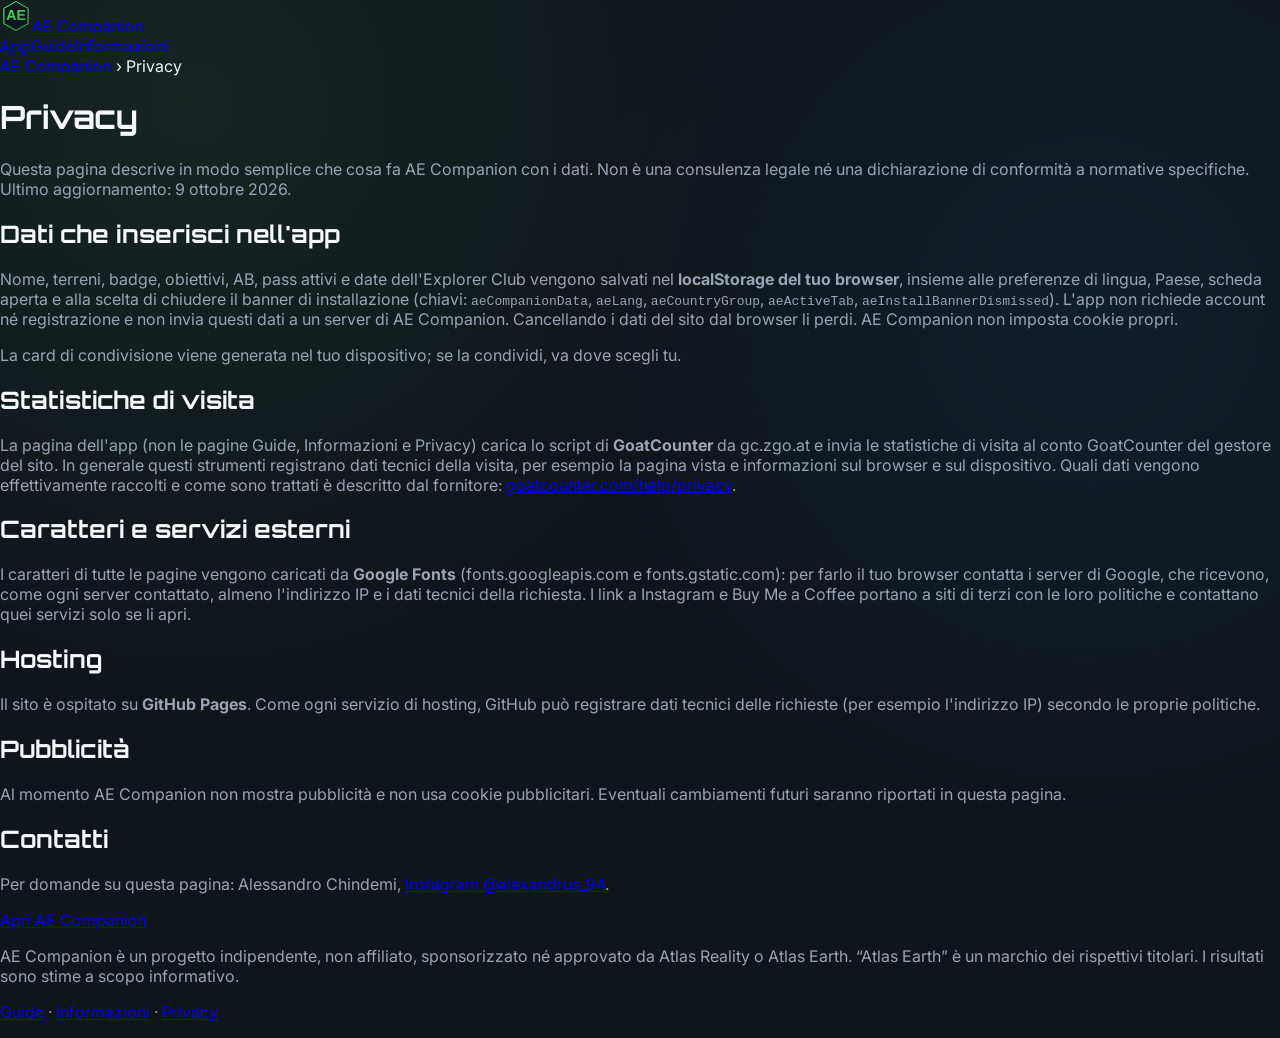
==== privacy/index.html @ d1c4acc4 "Add files via upload" ====
<!DOCTYPE html>
<html lang="it">
<head>
<meta charset="UTF-8">
<meta name="viewport" content="width=device-width, initial-scale=1.0">
<title>Privacy – AE Companion</title>
<meta name="description" content="Quali dati usa AE Companion: dati salvati sul dispositivo, statistiche di visita GoatCounter, caratteri da Google Fonts, hosting GitHub Pages.">
<meta name="robots" content="index, follow, max-image-preview:large">
<link rel="canonical" href="https://alex4ndrus94.github.io/-ae-companion/privacy/">
<link rel="icon" href="../assets/logo.svg" type="image/svg+xml">
<link rel="apple-touch-icon" href="../assets/icons/pwa/apple-touch-icon.png">
<meta name="theme-color" content="#10141B">
<meta property="og:type" content="article">
<meta property="og:site_name" content="AE Companion">
<meta property="og:title" content="Privacy – AE Companion">
<meta property="og:description" content="Quali dati usa AE Companion: dati salvati sul dispositivo, statistiche di visita GoatCounter, caratteri da Google Fonts, hosting GitHub Pages.">
<meta property="og:url" content="https://alex4ndrus94.github.io/-ae-companion/privacy/">
<meta property="og:image" content="https://alex4ndrus94.github.io/-ae-companion/assets/og-image.png">
<meta property="og:locale" content="it_IT">
<meta name="twitter:card" content="summary_large_image">
<link rel="preconnect" href="https://fonts.googleapis.com">
<link rel="preconnect" href="https://fonts.gstatic.com" crossorigin>
<link href="https://fonts.googleapis.com/css2?family=Orbitron:wght@600;700&family=Inter:wght@400;600;700&display=swap" rel="stylesheet">
<link rel="stylesheet" href="../css/design-system.css">
<link rel="stylesheet" href="../css/pages.css">
<script type="application/ld+json">
{
  "@context": "https://schema.org",
  "@type": "BreadcrumbList",
  "itemListElement": [
    {
      "@type": "ListItem",
      "position": 1,
      "name": "AE Companion",
      "item": "https://alex4ndrus94.github.io/-ae-companion/"
    },
    {
      "@type": "ListItem",
      "position": 2,
      "name": "Privacy",
      "item": "https://alex4ndrus94.github.io/-ae-companion/privacy/"
    }
  ]
}
</script>
</head>
<body class="doc-page">
<header class="doc-header">
  <a class="doc-brand" href="../"><img src="../assets/logo.svg" alt="" width="32" height="32"><span>AE Companion</span></a>
  <nav class="doc-nav" aria-label="Principale">
    <a href="../">App</a><a href="../guides/">Guide</a><a href="../about/">Informazioni</a>
  </nav>
</header>
<main class="doc-main">
<nav class="breadcrumb" aria-label="Breadcrumb"><a href="../">AE Companion</a> › <span aria-current="page">Privacy</span></nav>
<h1>Privacy</h1>

<p>Questa pagina descrive in modo semplice che cosa fa AE Companion con i dati. Non è una consulenza legale né una dichiarazione di conformità a normative specifiche. Ultimo aggiornamento: 9 ottobre 2026.</p>
<h2>Dati che inserisci nell'app</h2>
<p>Nome, terreni, badge, obiettivi, AB, pass attivi e date dell'Explorer Club vengono salvati nel <strong>localStorage del tuo browser</strong>, insieme alle preferenze di lingua, Paese, scheda aperta e alla scelta di chiudere il banner di installazione (chiavi: <code>aeCompanionData</code>, <code>aeLang</code>, <code>aeCountryGroup</code>, <code>aeActiveTab</code>, <code>aeInstallBannerDismissed</code>). L'app non richiede account né registrazione e non invia questi dati a un server di AE Companion. Cancellando i dati del sito dal browser li perdi. AE Companion non imposta cookie propri.</p>
<p>La card di condivisione viene generata nel tuo dispositivo; se la condividi, va dove scegli tu.</p>
<h2>Statistiche di visita</h2>
<p>La pagina dell'app (non le pagine Guide, Informazioni e Privacy) carica lo script di <strong>GoatCounter</strong> da gc.zgo.at e invia le statistiche di visita al conto GoatCounter del gestore del sito. In generale questi strumenti registrano dati tecnici della visita, per esempio la pagina vista e informazioni sul browser e sul dispositivo. Quali dati vengono effettivamente raccolti e come sono trattati è descritto dal fornitore: <a href="https://www.goatcounter.com/help/privacy" rel="noopener" target="_blank">goatcounter.com/help/privacy</a>.</p>
<h2>Caratteri e servizi esterni</h2>
<p>I caratteri di tutte le pagine vengono caricati da <strong>Google Fonts</strong> (fonts.googleapis.com e fonts.gstatic.com): per farlo il tuo browser contatta i server di Google, che ricevono, come ogni server contattato, almeno l'indirizzo IP e i dati tecnici della richiesta. I link a Instagram e Buy Me a Coffee portano a siti di terzi con le loro politiche e contattano quei servizi solo se li apri.</p>
<h2>Hosting</h2>
<p>Il sito è ospitato su <strong>GitHub Pages</strong>. Come ogni servizio di hosting, GitHub può registrare dati tecnici delle richieste (per esempio l'indirizzo IP) secondo le proprie politiche.</p>
<h2>Pubblicità</h2>
<p>Al momento AE Companion non mostra pubblicità e non usa cookie pubblicitari. Eventuali cambiamenti futuri saranno riportati in questa pagina.</p>
<h2>Contatti</h2>
<p>Per domande su questa pagina: Alessandro Chindemi, <a href="https://www.instagram.com/alexandrus_94/" rel="noopener" target="_blank">Instagram @alexandrus_94</a>.</p>
<p class="cta"><a class="btn-link" href="../">Apri AE Companion</a></p>
</main>
<footer class="doc-footer">
<p>AE Companion è un progetto indipendente, non affiliato, sponsorizzato né approvato da Atlas Reality o Atlas Earth. “Atlas Earth” è un marchio dei rispettivi titolari. I risultati sono stime a scopo informativo.</p>
<p><a href="../guides/">Guide</a> · <a href="../about/">Informazioni</a> · <a href="../privacy/">Privacy</a></p>
</footer>
</body>
</html>
---- css/design-system.css ----
/* ======================================
   AE Companion — Design System
   Basato sul kit grafico ufficiale
====================================== */

:root{

    --bg:#10141B;
    --card:#1A202A;
    --card-2:#262D38;
    --border:#313846;

    --text:#F5F7FA;
    --text-2:#9AA4B2;

    --green:#45C256;
    --green-glow:#58E06D;
    --blue-rare:#3A86FF;
    --purple-epic:#9B5CFF;
    --gold-legend:#FFB322;
    --cyan-info:#00D4FF;

    /* Palette rarità — unica fonte di verità: la usano le card della
       dashboard, i campi del pannello Modifica dati e la card di
       condivisione (sharecard.js legge questi valori) */
    --rarity-border-w:3px;

    --rarity-common:#9AA4B2;
    --rarity-common-fill:#262D38;
    --rarity-common-glow:transparent;

    --rarity-rare:#3A86FF;
    --rarity-rare-fill:rgba(58,134,255,.14);
    --rarity-rare-glow:rgba(58,134,255,.2);

    --rarity-epic:#9B5CFF;
    --rarity-epic-fill:rgba(155,92,255,.14);
    --rarity-epic-glow:rgba(155,92,255,.2);

    --rarity-legendary:#FFB322;
    --rarity-legendary-fill:rgba(255,179,34,.14);
    --rarity-legendary-glow:rgba(255,179,34,.2);

    --radius:18px;
    --radius-sm:12px;

    --font-title:"Orbitron", -apple-system, sans-serif;
    --font-body:"Inter", -apple-system, sans-serif;

}

/* ==============================
   BACKGROUND — pattern esagonale
============================== */

body{

    margin:0;
    background-color:var(--bg);
    background-image:
        radial-gradient(circle at 15% 10%, rgba(69,194,86,.10), transparent 40%),
        radial-gradient(circle at 85% 30%, rgba(0,212,255,.06), transparent 40%);
    color:var(--text);
    font-family:var(--font-body);

}

.hex-bg{

    position:fixed;
    inset:0;
    z-index:-1;
    opacity:.5;
    background-image:
        url("data:image/svg+xml;utf8,<svg xmlns='http://www.w3.org/2000/svg' width='60' height='104' viewBox='0 0 60 104'><polygon points='30,0 60,17 60,52 30,69 0,52 0,17' fill='none' stroke='rgba(88,224,109,0.07)' stroke-width='1'/><polygon points='30,35 60,52 60,87 30,104 0,87 0,52' fill='none' stroke='rgba(88,224,109,0.07)' stroke-width='1'/></svg>");
    background-size:60px 104px;

}

/* ==============================
   HEADINGS
============================== */

h1,h2,h3{
    font-family:var(--font-title);
    color:var(--text);
}

p{ color:var(--text-2); }

/* ==============================
   HERO
============================== */

.hero{
    text-align:center;
    padding:44px 20px 32px;
    position:relative;
}

.lang-switch{
    position:absolute;
    top:16px;
    right:16px;
    display:flex;
    gap:6px;
}

.lang-btn{
    background:var(--card);
    border:1px solid var(--border);
    color:var(--text-2);
    font-family:var(--font-title);
    font-size:.7rem;
    font-weight:700;
    padding:6px 10px;
    border-radius:8px;
}

.lang-btn.active{
    color:var(--bg);
    background:var(--green-glow);
    border-color:var(--green-glow);
}

.hero-logo{
    width:84px;
    margin-bottom:16px;
    filter:drop-shadow(0 0 18px rgba(88,224,109,.35));
}

.hero h1{
    font-size:30px;
    margin:0;
    font-weight:700;
    letter-spacing:1px;
    background:linear-gradient(90deg,var(--green-glow),var(--cyan-info));
    -webkit-background-clip:text;
    background-clip:text;
    color:transparent;
}

.subtitle{
    margin-top:8px;
    color:var(--text-2);
    letter-spacing:3px;
    text-transform:uppercase;
    font-size:12px;
    font-family:var(--font-title);
}

/* ==============================
   CARD
============================== */

.card{
    background:var(--card);
    border:1px solid var(--border);
    border-radius:var(--radius);
    padding:22px;
    margin-bottom:18px;
    box-shadow:0 8px 26px rgba(0,0,0,.35);
    transition:.25s;
}

.card:hover{
    border-color:var(--green);
    box-shadow:0 0 20px rgba(69,194,86,.15);
}
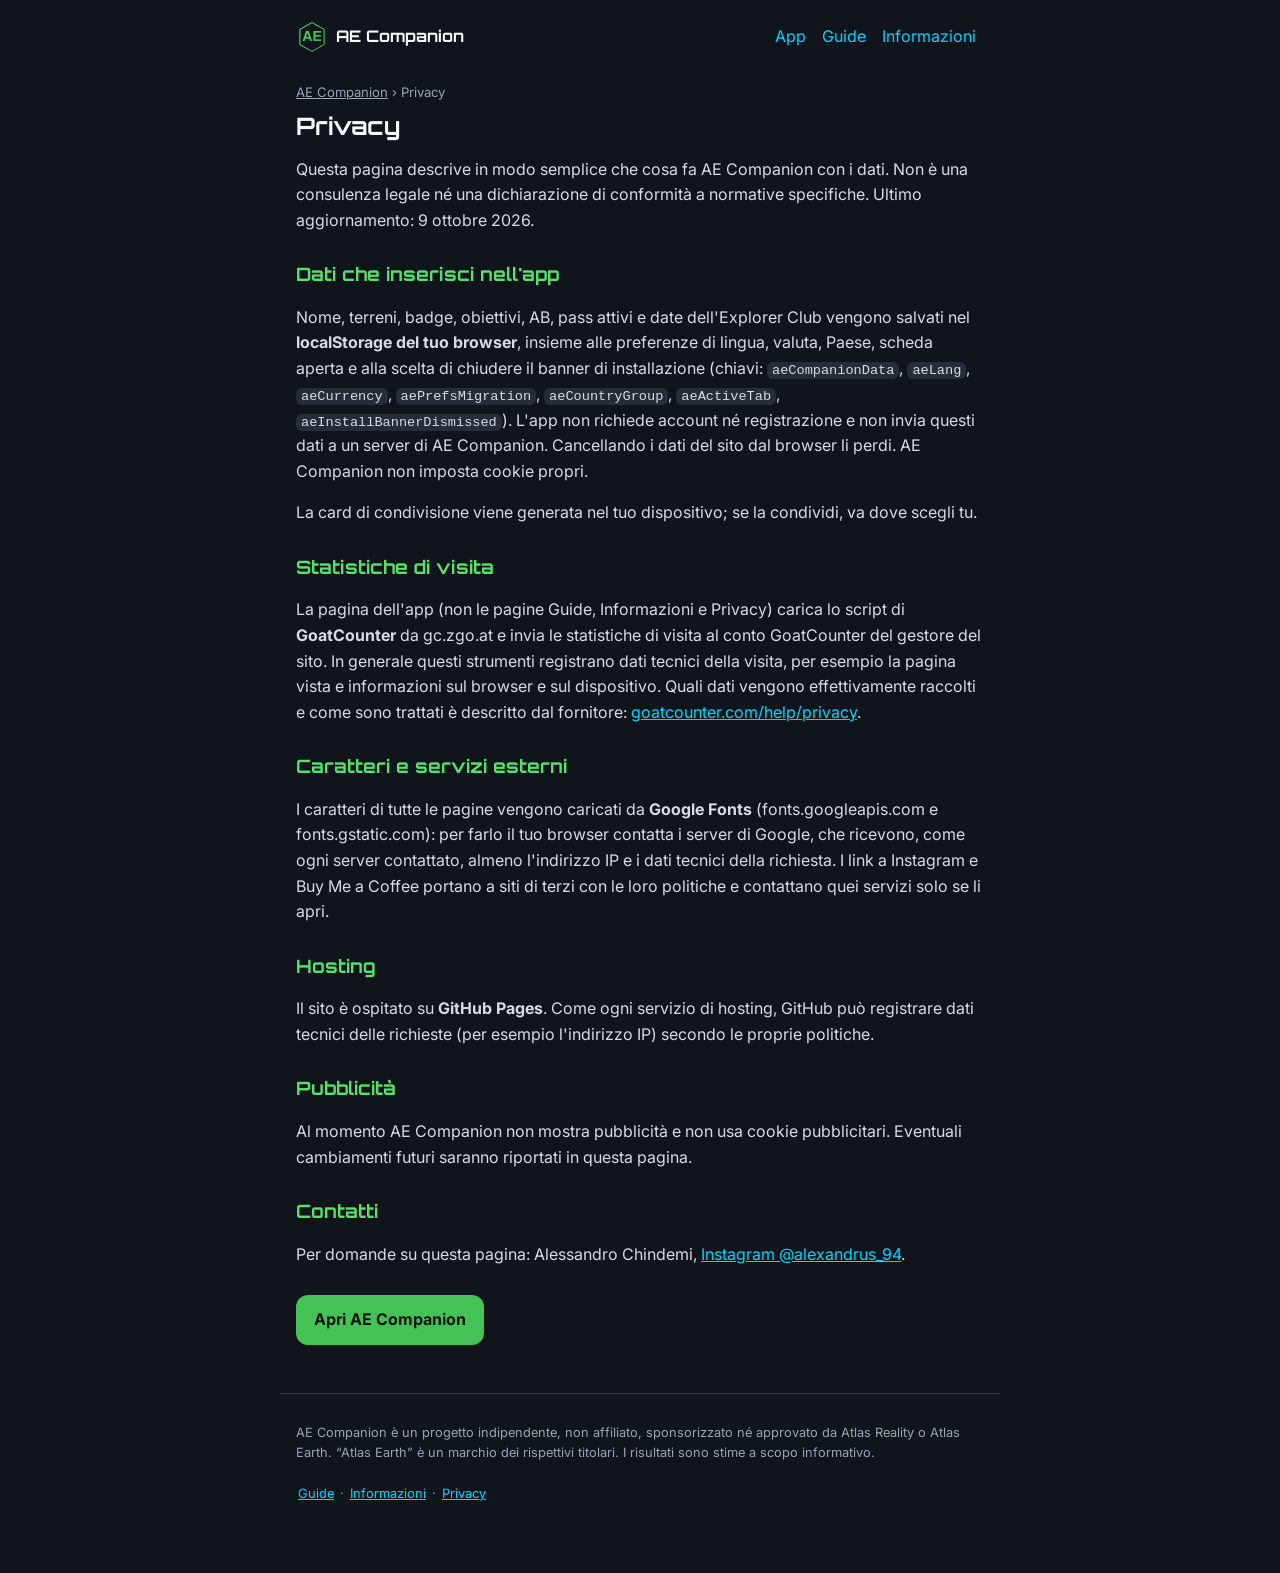
==== commit 1031a4b2: "Add files via upload" ====
--- a/privacy/index.html
+++ b/privacy/index.html
@@ -57,7 +57,7 @@
 
 <p>Questa pagina descrive in modo semplice che cosa fa AE Companion con i dati. Non è una consulenza legale né una dichiarazione di conformità a normative specifiche. Ultimo aggiornamento: 9 ottobre 2026.</p>
 <h2>Dati che inserisci nell'app</h2>
-<p>Nome, terreni, badge, obiettivi, AB, pass attivi e date dell'Explorer Club vengono salvati nel <strong>localStorage del tuo browser</strong>, insieme alle preferenze di lingua, Paese, scheda aperta e alla scelta di chiudere il banner di installazione (chiavi: <code>aeCompanionData</code>, <code>aeLang</code>, <code>aeCountryGroup</code>, <code>aeActiveTab</code>, <code>aeInstallBannerDismissed</code>). L'app non richiede account né registrazione e non invia questi dati a un server di AE Companion. Cancellando i dati del sito dal browser li perdi. AE Companion non imposta cookie propri.</p>
+<p>Nome, terreni, badge, obiettivi, AB, pass attivi e date dell'Explorer Club vengono salvati nel <strong>localStorage del tuo browser</strong>, insieme alle preferenze di lingua, valuta, Paese, scheda aperta e alla scelta di chiudere il banner di installazione (chiavi: <code>aeCompanionData</code>, <code>aeLang</code>, <code>aeCurrency</code>, <code>aePrefsMigration</code>, <code>aeCountryGroup</code>, <code>aeActiveTab</code>, <code>aeInstallBannerDismissed</code>). L'app non richiede account né registrazione e non invia questi dati a un server di AE Companion. Cancellando i dati del sito dal browser li perdi. AE Companion non imposta cookie propri.</p>
 <p>La card di condivisione viene generata nel tuo dispositivo; se la condividi, va dove scegli tu.</p>
 <h2>Statistiche di visita</h2>
 <p>La pagina dell'app (non le pagine Guide, Informazioni e Privacy) carica lo script di <strong>GoatCounter</strong> da gc.zgo.at e invia le statistiche di visita al conto GoatCounter del gestore del sito. In generale questi strumenti registrano dati tecnici della visita, per esempio la pagina vista e informazioni sul browser e sul dispositivo. Quali dati vengono effettivamente raccolti e come sono trattati è descritto dal fornitore: <a href="https://www.goatcounter.com/help/privacy" rel="noopener" target="_blank">goatcounter.com/help/privacy</a>.</p>
--- a/css/pages.css
+++ b/css/pages.css
@@ -0,0 +1,34 @@
+/* AE Companion - stile delle pagine informative (usa le variabili di design-system.css) */
+*{box-sizing:border-box}
+html{-webkit-text-size-adjust:100%}
+body.doc-page{margin:0;background:var(--bg);color:var(--text);font-family:Inter,system-ui,-apple-system,"Segoe UI",Roboto,sans-serif;line-height:1.6;font-size:16px}
+.doc-header{display:flex;justify-content:space-between;align-items:center;gap:8px;max-width:720px;margin:0 auto;padding:12px 16px;flex-wrap:wrap}
+.doc-brand{display:flex;align-items:center;gap:8px;color:var(--text);text-decoration:none;font-family:Orbitron,Inter,sans-serif;font-weight:700}
+.doc-nav a{color:var(--cyan-info);text-decoration:none;padding:12px 8px;display:inline-block;min-height:44px}
+.doc-main{max-width:720px;margin:0 auto;padding:8px 16px 32px}
+.doc-main h1{font-family:Orbitron,Inter,sans-serif;font-size:1.5rem;line-height:1.25;margin:8px 0 16px}
+.doc-main h2{font-size:1.15rem;margin:26px 0 8px;color:var(--green-glow)}
+.doc-main h3{font-size:1rem;margin:18px 0 6px}
+.doc-main p,.doc-main li{color:#D7DCE3}
+.doc-main a{color:var(--cyan-info)}
+.doc-main :focus-visible,.doc-header :focus-visible,.doc-footer :focus-visible{outline:2px solid var(--green-glow);outline-offset:2px}
+.breadcrumb{font-size:.82rem;color:var(--text-2)}
+.breadcrumb a{color:var(--text-2)}
+.note{background:var(--card);border:1px solid var(--border);border-radius:12px;padding:12px 14px;font-size:.88rem}
+.formula{background:var(--card-2);border-radius:10px;padding:10px 12px;font-size:.92rem;overflow-x:auto}
+.table-wrap{overflow-x:auto;margin:10px 0}
+table{border-collapse:collapse;width:100%;font-size:.9rem}
+th,td{border-bottom:1px solid var(--border);padding:8px 10px;text-align:left}
+th{color:var(--text-2);font-weight:600}
+details{background:var(--card);border:1px solid var(--border);border-radius:12px;margin:8px 0;padding:4px 12px}
+summary{cursor:pointer;padding:10px 0;min-height:44px}
+.guide-list{list-style:none;padding:0}
+.guide-list li{background:var(--card);border:1px solid var(--border);border-radius:12px;padding:12px 14px;margin:10px 0}
+.guide-list a{font-weight:600;display:block}
+.guide-list span{display:block;color:var(--text-2);font-size:.88rem}
+.cta{margin-top:28px}
+.btn-link{display:inline-block;background:var(--green);color:#08130b;text-decoration:none!important;font-weight:700;border-radius:12px;padding:12px 18px;min-height:44px}
+.doc-main .btn-link{color:#08130b}
+.doc-footer{max-width:720px;margin:0 auto;padding:16px 16px 48px;font-size:.8rem;color:var(--text-2);border-top:1px solid var(--border)}
+.doc-footer a{color:var(--cyan-info);display:inline-block;padding:8px 2px}
+code{background:var(--card-2);padding:1px 5px;border-radius:6px;font-size:.85em}
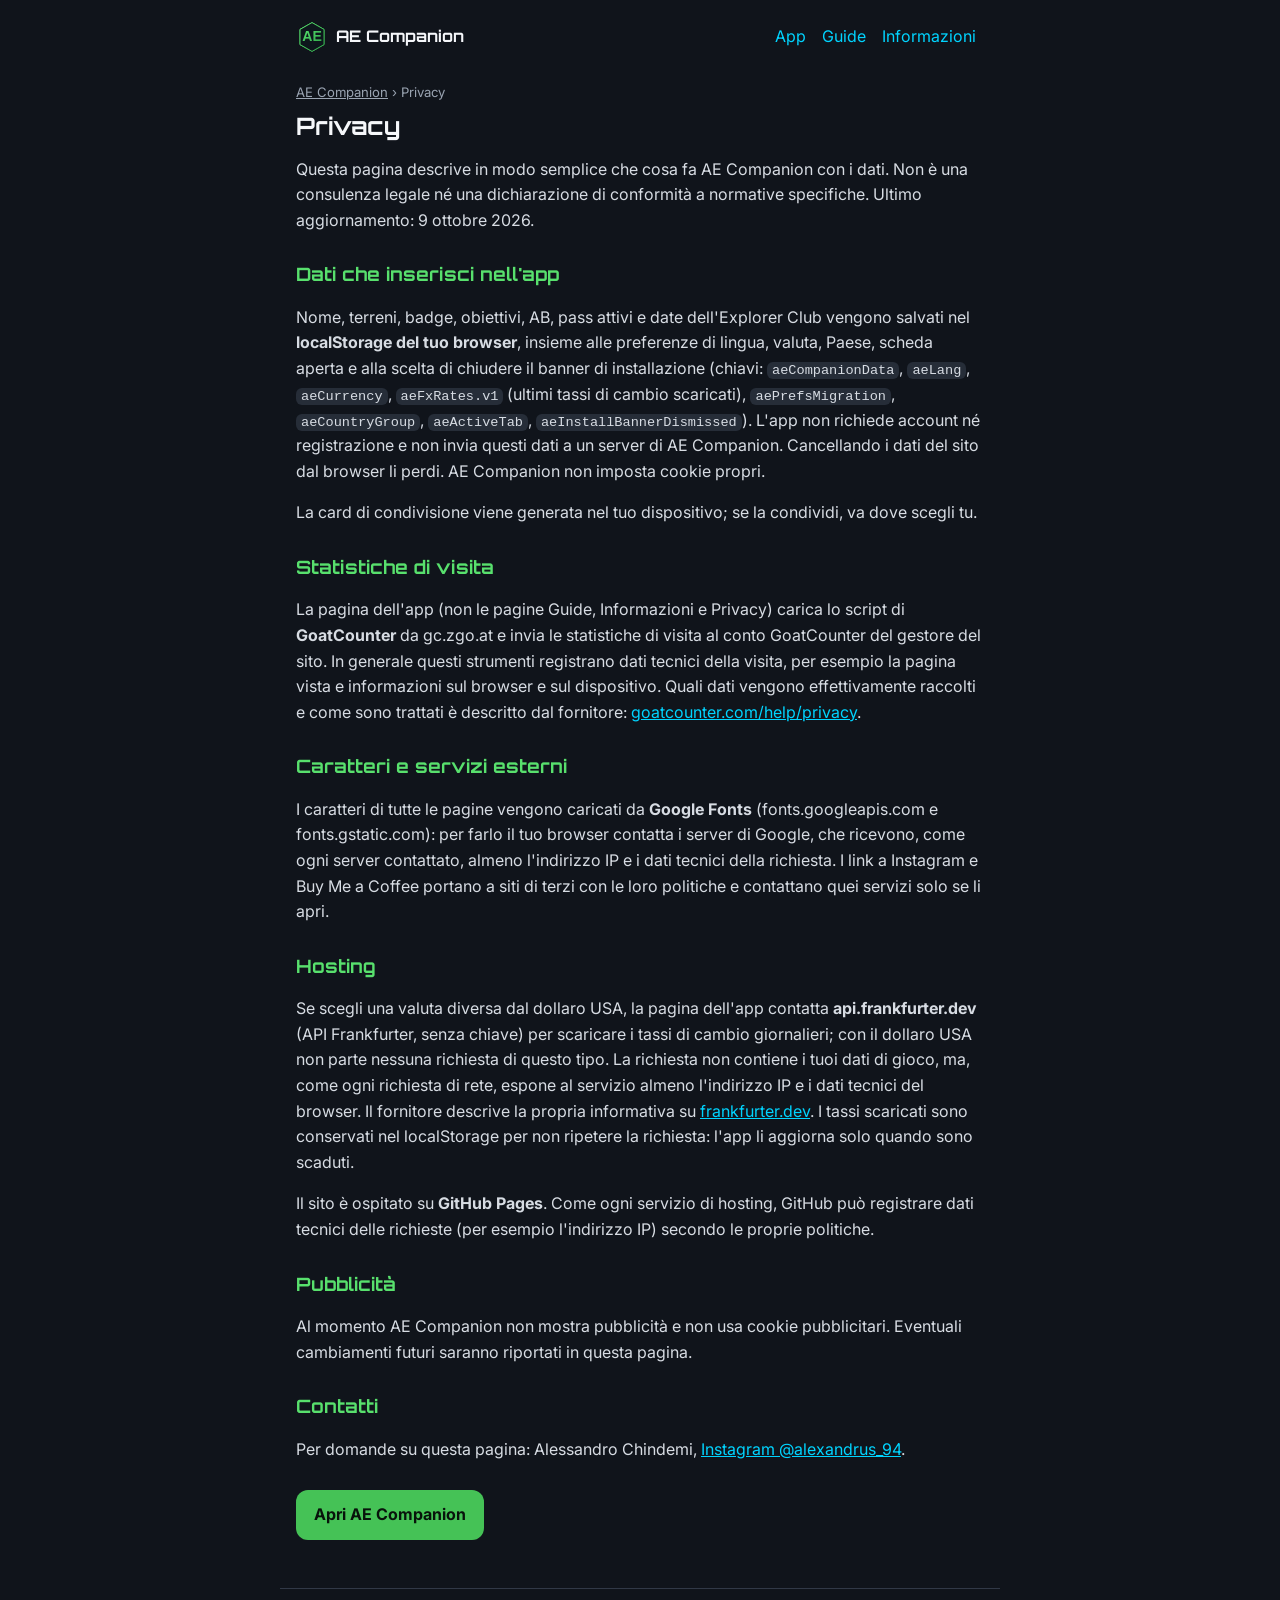
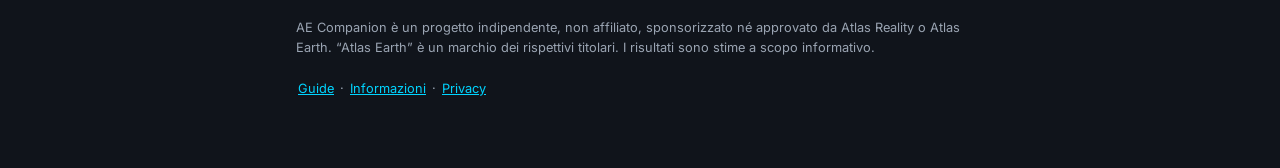
==== commit 10632c38: "Add files via upload" ====
--- a/privacy/index.html
+++ b/privacy/index.html
@@ -57,13 +57,14 @@
 
 <p>Questa pagina descrive in modo semplice che cosa fa AE Companion con i dati. Non è una consulenza legale né una dichiarazione di conformità a normative specifiche. Ultimo aggiornamento: 9 ottobre 2026.</p>
 <h2>Dati che inserisci nell'app</h2>
-<p>Nome, terreni, badge, obiettivi, AB, pass attivi e date dell'Explorer Club vengono salvati nel <strong>localStorage del tuo browser</strong>, insieme alle preferenze di lingua, valuta, Paese, scheda aperta e alla scelta di chiudere il banner di installazione (chiavi: <code>aeCompanionData</code>, <code>aeLang</code>, <code>aeCurrency</code>, <code>aePrefsMigration</code>, <code>aeCountryGroup</code>, <code>aeActiveTab</code>, <code>aeInstallBannerDismissed</code>). L'app non richiede account né registrazione e non invia questi dati a un server di AE Companion. Cancellando i dati del sito dal browser li perdi. AE Companion non imposta cookie propri.</p>
+<p>Nome, terreni, badge, obiettivi, AB, pass attivi e date dell'Explorer Club vengono salvati nel <strong>localStorage del tuo browser</strong>, insieme alle preferenze di lingua, valuta, Paese, scheda aperta e alla scelta di chiudere il banner di installazione (chiavi: <code>aeCompanionData</code>, <code>aeLang</code>, <code>aeCurrency</code>, <code>aeFxRates.v1</code> (ultimi tassi di cambio scaricati), <code>aePrefsMigration</code>, <code>aeCountryGroup</code>, <code>aeActiveTab</code>, <code>aeInstallBannerDismissed</code>). L'app non richiede account né registrazione e non invia questi dati a un server di AE Companion. Cancellando i dati del sito dal browser li perdi. AE Companion non imposta cookie propri.</p>
 <p>La card di condivisione viene generata nel tuo dispositivo; se la condividi, va dove scegli tu.</p>
 <h2>Statistiche di visita</h2>
 <p>La pagina dell'app (non le pagine Guide, Informazioni e Privacy) carica lo script di <strong>GoatCounter</strong> da gc.zgo.at e invia le statistiche di visita al conto GoatCounter del gestore del sito. In generale questi strumenti registrano dati tecnici della visita, per esempio la pagina vista e informazioni sul browser e sul dispositivo. Quali dati vengono effettivamente raccolti e come sono trattati è descritto dal fornitore: <a href="https://www.goatcounter.com/help/privacy" rel="noopener" target="_blank">goatcounter.com/help/privacy</a>.</p>
 <h2>Caratteri e servizi esterni</h2>
 <p>I caratteri di tutte le pagine vengono caricati da <strong>Google Fonts</strong> (fonts.googleapis.com e fonts.gstatic.com): per farlo il tuo browser contatta i server di Google, che ricevono, come ogni server contattato, almeno l'indirizzo IP e i dati tecnici della richiesta. I link a Instagram e Buy Me a Coffee portano a siti di terzi con le loro politiche e contattano quei servizi solo se li apri.</p>
 <h2>Hosting</h2>
+<p>Se scegli una valuta diversa dal dollaro USA, la pagina dell'app contatta <strong>api.frankfurter.dev</strong> (API Frankfurter, senza chiave) per scaricare i tassi di cambio giornalieri; con il dollaro USA non parte nessuna richiesta di questo tipo. La richiesta non contiene i tuoi dati di gioco, ma, come ogni richiesta di rete, espone al servizio almeno l'indirizzo IP e i dati tecnici del browser. Il fornitore descrive la propria informativa su <a href="https://frankfurter.dev/" rel="noopener" target="_blank">frankfurter.dev</a>. I tassi scaricati sono conservati nel localStorage per non ripetere la richiesta: l'app li aggiorna solo quando sono scaduti.</p>
 <p>Il sito è ospitato su <strong>GitHub Pages</strong>. Come ogni servizio di hosting, GitHub può registrare dati tecnici delle richieste (per esempio l'indirizzo IP) secondo le proprie politiche.</p>
 <h2>Pubblicità</h2>
 <p>Al momento AE Companion non mostra pubblicità e non usa cookie pubblicitari. Eventuali cambiamenti futuri saranno riportati in questa pagina.</p>
